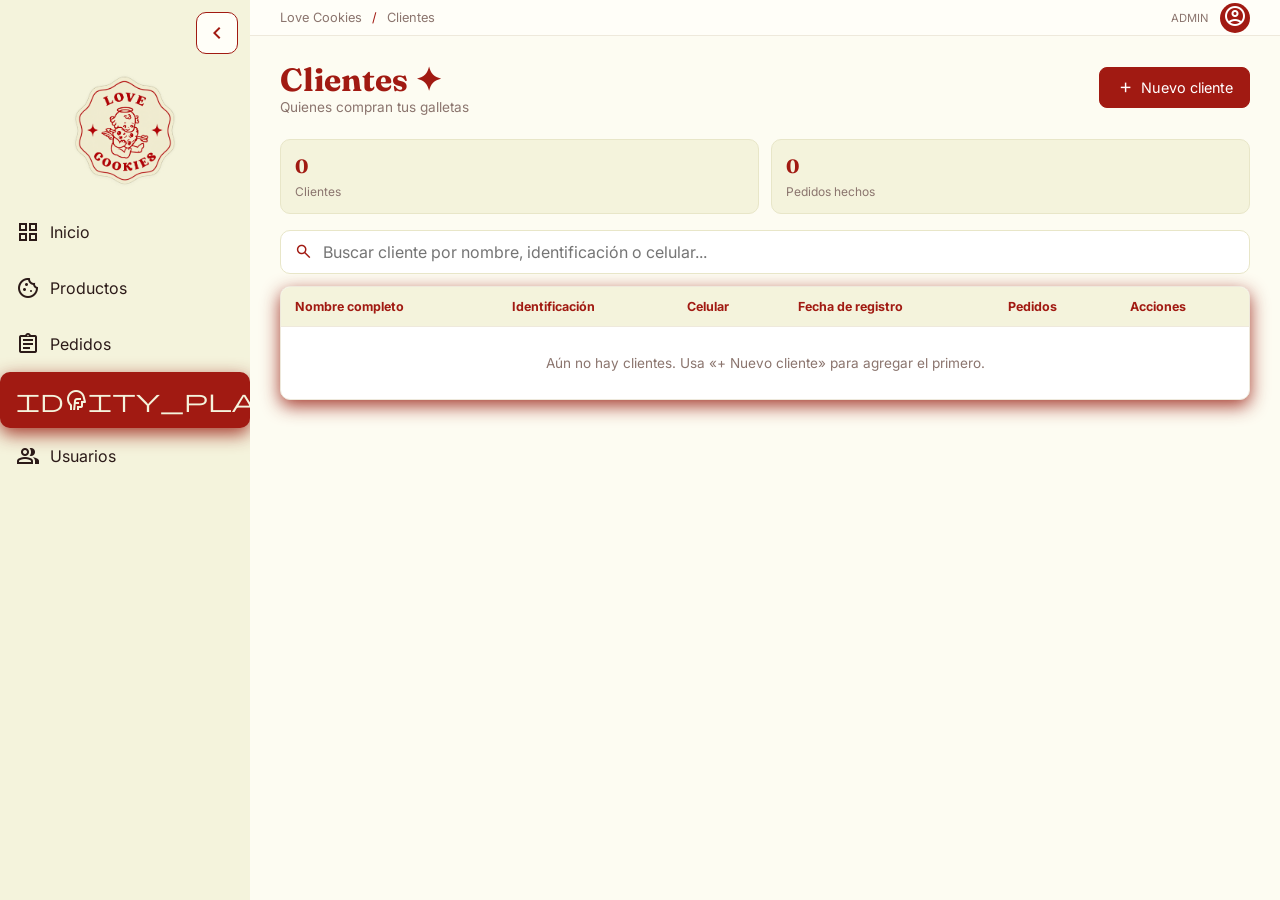
==== Admin/clientes.html @ bfcfe9f7 "resultado" ====
<!DOCTYPE html>
<html lang="es">
<head>
    <meta charset="UTF-8">
    <meta name="viewport" content="width=device-width, initial-scale=1.0">
    <title>Clientes</title>
    <link rel="stylesheet" href="https://fonts.googleapis.com/css2?family=Material+Symbols+Outlined:opsz,wght,FILL,GRAD@24,400,0,0" />
    <link rel="preconnect" href="https://fonts.googleapis.com">
    <link rel="preconnect" href="https://fonts.gstatic.com" crossorigin>
    <link href="https://fonts.googleapis.com/css2?family=Fraunces:ital,opsz,wght@0,9..144,100..900;1,9..144,100..900&family=Inter:ital,opsz,wght@0,14..32,100..900;1,14..32,100..900&family=Roboto:ital,wght@0,100..900;1,100..900&display=swap" rel="stylesheet">
    <link rel="stylesheet" href="../CSS/baseStyle.css">
    <link rel="stylesheet" href="../CSS/clientesStyle.css">
    <script src="../JS/baseScript.js" defer></script>
    <script src="../JS/listadoScript.js" defer></script>
    <script src="../JS/validacionScript.js" defer></script>
    <script src="../JS/configCliente.js" defer></script>
    <script src="../JS/formularioScript.js" defer></script>
</head>
<body>
    <div class="dashboard">
        <!-- barra lateral -->
        <aside class="sidebar">
            <div class="logo">
                <img src="../src/Love_cookies.png" alt="Logo de Love Cookies">
            </div>
            <nav class="menu">
                <ul>
                    <li><a href="inicio.html">
                        <span class="material-symbols-outlined" aria-hidden="true">grid_view</span>
                        <span>Inicio</span>
                    </a></li>
                    <li><a href="productos.html">
                        <span class="material-symbols-outlined" aria-hidden="true">cookie</span>
                        <span>Productos</span>
                    </a></li>
                    <li><a href="pedidos.html">
                        <span class="material-symbols-outlined" aria-hidden="true">assignment</span>
                        <span>Pedidos</span>
                    </a></li>
                    <li class="active"><a href="clientes.html">
                        <span class="material-symbols-outlined" aria-hidden="true">identity_platform</span>
                        <span>Clientes</span>
                    </a></li>
                    <li><a href="usuarios.html">
                        <span class="material-symbols-outlined" aria-hidden="true">group</span>
                        <span>Usuarios</span>
                    </a></li>
                </ul>
            </nav>
        </aside>

        <!-- contenido -->
        <main class="content">
            <div class="topbar">
                <div class="topbar-izq">
                    <button class="menu-btn" type="button" aria-label="Abrir menú">☰</button>
                    <p class="breadcrumb">Love Cookies <span>/</span> Clientes</p>
                </div>
                <div class="perfil">
                    <span id="nombre-perfil"></span>
                    <button class="perfil-boton" type="button" aria-label="Perfil del administrador"><span class="material-symbols-outlined" aria-hidden="true">account_circle</span></button>
                </div>
            </div>
            <!-- LISTADO -->
            <section id="vista-lista">
            <header class="header encabezado"><div><h1>Clientes ✦</h1><p>Quienes compran tus galletas</p></div><button class="boton" type="button" data-nuevo><span class="material-symbols-outlined" aria-hidden="true">add</span> Nuevo cliente</button></header>
            <section class="resumen resumen-2">
                <article class="resumen-card"><h2>0</h2><p>Clientes</p></article>
                <article class="resumen-card"><h2>0</h2><p>Pedidos hechos</p></article>
            </section>
            <div class="buscador-caja"><span class="material-symbols-outlined" aria-hidden="true">search</span><input class="buscador" type="search" placeholder="Buscar cliente por nombre, identificación o celular..." aria-label="Buscar cliente por nombre, identificación o celular..."></div>
            <div class="tabla-contenedor"><table class="tabla"><thead><tr><th>Nombre completo</th><th>Identificación</th><th>Celular</th><th>Fecha de registro</th><th>Pedidos</th><th>Acciones</th></tr></thead>
<tbody>
<tr class="fila-vacia"><td colspan="6">Aún no hay clientes. Usa «+ Nuevo cliente» para agregar el primero.</td></tr>
</tbody></table></div>
            <dialog id="dialogo" class="dialogo"><p>¿Seguro que quieres eliminar este registro? Esta acción no se puede deshacer.</p>
                <form method="dialog"><button class="boton secundario" value="no">Cancelar</button><button class="boton" value="si">Sí, eliminar</button></form></dialog>
            </section>

            <!-- FORMULARIO (agregar / editar) -->
            <section id="vista-formulario" hidden>
            <header class="header"><h1><span class="modo">Agregar</span> cliente</h1></header>
            <p class="subtitulo">Completa los datos del cliente para registrarlo.</p>
            <form class="formulario panel" novalidate>
                <div class="cuadricula">
                    <div class="campo"><label>Nombre completo *</label><input name="nombre" data-col="0" placeholder="Escribe el nombre completo" required><small class="error"></small></div>
                    <div class="campo"><label>Identificación *</label><input name="identificacion" data-col="1" inputmode="numeric" maxlength="12" placeholder="Escribe el número de identificación" required><small class="error"></small></div>
                    <div class="campo"><label>Celular *</label><input name="celular" data-col="2" inputmode="numeric" placeholder="Escribe el número de celular" required><small class="error"></small></div>
                </div>
                <div class="info-auto"><div><b>Fecha de registro</b><span data-fill="3" data-def="Se asigna al guardar">Se asigna al guardar</span></div><div><b>Pedidos</b><span data-fill="4" data-def="0">0</span></div></div>
                <small class="ayuda">La fecha de registro y el número de pedidos se gestionan automáticamente.</small>
                <p class="mensaje-exito" role="status"></p>
                <div class="pie-formulario"><small>* Campos obligatorios</small><div class="fila"><button class="boton secundario" type="button" data-cancelar>Cancelar</button><button class="boton" type="submit"><span class="texto-guardar">Guardar cliente</span></button></div></div>
            </form>
            <button class="volver" type="button" data-cancelar><span class="material-symbols-outlined" aria-hidden="true">arrow_back</span> Volver a Clientes</button>
            </section>
        </main>
    </div>
</body>
</html>
---- CSS/baseStyle.css ----
/* Reset y tipografía */
*{
  margin:0;
  padding:0;
  box-sizing:border-box
}

body{
  font-family:'Inter',sans-serif;
  color:#2b1a18;
}

h1,h2{
  font-family:'Fraunces',serif
}

button,input,select,textarea{
  font:inherit
}

/* ----- Estructura: menú lateral + contenido ----- */
.dashboard{
  display:flex;
  min-height:100vh
}
.sidebar{
  width:250px;
  flex:none;
  background-color:#F4F3DC;
  display:flex;
  flex-direction:column;
  min-height:100vh;
}
.content{
  flex:1;
  min-width:0;
  background-color:#FDFCF2;
  padding:30px
}

/* ----- Logo ----- */
.logo{
  width:100%;
  height:150px;
  display:flex;
  justify-content:center;
  align-items:center
}

.logo img{
  max-width:120px;
  max-height:120px
}

/* ----- Menú lateral (.active marca la página actual) ----- */
.menu ul{
  list-style:none
}

.menu{
  flex:1
}

.menu a{
  display:flex;
  align-items:center;
  gap:10px;
  padding:15px;
  border:1px solid transparent;
  border-radius:10px;
  color:inherit;
  text-decoration:none;
  transition:border-color .2s ease;
}

.menu a:hover{
  border-color:#a11a12;
  color:#a11a12
}

.menu li.active a{
  background-color:#a11a12;
  color:#f4f3dc;
  box-shadow:0 6px 18px rgba(155,34,23,.881);
}

.sidebar-toggle{
  display:flex;
  align-items:center;
  justify-content:center;
  width:42px;
  height:42px;
  margin:12px 12px 0 auto;
  border:1px solid #a11a12;
  border-radius:10px;
  background:#fffef8;
  color:#a11a12;
  cursor:pointer
}

.sidebar-toggle:hover{
  background:#a11a12;
  color:#f4f3dc
}

/* ----- Barra superior con ruta (breadcrumb) y perfil ----- */
.topbar{
  display:flex;
  justify-content:space-between;
  align-items:center;
  min-height:36px;
  margin:-30px -30px 24px;
  padding:0 30px;
  background-color:#fffef8;
  border-bottom:1px solid #eee9dc
}

.topbar-izq{
  display:flex;
  align-items:center;
  gap:12px
}

.breadcrumb{
  color:#8b756e;
  font-size:.8rem
}

.breadcrumb span{
  margin:0 6px;
  color:#a11a12
}

.perfil{
  display:flex;
  align-items:center;
  gap:12px;
  color:#8b756e;
  font-size:.7rem;
  text-transform:uppercase
}

.perfil-boton{
  width:30px
  ;height:30px;
  border:0;
  border-radius:50%;
  background-color:#a11a12;
  color:white;
  cursor:pointer
}

/* Botón de menú (hamburguesa): solo se ve en tableta y celular */
.menu-btn{
  display:none;
  align-items:center;
  justify-content:center;
  width:34px;
  height:34px;
  border:1px solid #a11a12;
  border-radius:8px;
  background:#f4f3dc;
  color:#a11a12;
  font-size:1.1rem;
  cursor:pointer
}

/* ----- Título de página ----- */
.header h1{
  color:#a11a12;
  font-size:2rem;
  margin-bottom:24px
}

/* ----- Tarjetas de resumen (contadores) ----- */
.resumen{display:grid;
  grid-template-columns:repeat(4,minmax(0,1fr))
  ;gap:12px;margin:16px 0
}

.resumen-card{
  padding:14px;
  background-color:#f4f3dc;
  border:1px solid #e8e6c8;
  border-radius:10px
}

.resumen-card h2,.panel h2{
  color:#a11a12;
  font-size:1.2rem;
  margin-bottom:6px
}

.resumen-card p{
  color:#8b756e;
  font-size:.75rem
}

/* ----- Panel blanco con sombra roja ----- */
.panel{
  padding:16px;
  background-color:white;
  border:1px solid #eee9dc;
  border-radius:10px;
  box-shadow:0 6px 18px rgba(155,34,23,.881)
}

/* ----- Etiquetas de estado ----- */
.estado{
  padding:5px 8px;
  border-radius:20px;
  font-size:.7rem;
  white-space:nowrap;
  display:inline-block
}

.pendiente{
  background-color:#fff0d5;
  color:#9a5b00
}

.entregado,.disponible,.usuario-activo{
  background-color:#dff3e8;
  color:#267348
}

.cancelado,.agotado,.usuario-inactivo{
  background-color:#fbe4e1;
  color:#a11a12
}

.rol{
  background-color:#f4f3dc;
  color:#87100a
}

/* Utilidad: fila de elementos */
.fila{
  display:flex;
  gap:12px;align-items:center
}

/* ----- Tableta y celular (≤900px): el menú lateral se desliza ----- */
@media (max-width:900px){
  .sidebar{position:fixed;top:0;left:0;height:100vh;z-index:20;overflow-y:auto;transform:translateX(-100%);transition:transform .25s}
  .sidebar.abierto{transform:none;box-shadow:6px 0 20px rgba(0,0,0,.25)}
  .menu-btn{display:inline-flex}
  .sidebar-toggle{display:none}
  .content{padding:20px}
  .topbar{margin:-20px -20px 20px;padding:0 20px}
}
@media (min-width:901px){
  .sidebar.animacion-activa{transition:width .25s ease}
  .sidebar.colapsada{width:82px}
  .sidebar.colapsada > .sidebar-toggle{margin-left:auto;margin-right:auto}
  .sidebar.colapsada .logo{height:100px}
  .sidebar.colapsada .logo img{width:54px;height:54px;object-fit:contain}
  .sidebar.colapsada .menu a{justify-content:center;padding:15px 8px}
  .sidebar.colapsada .menu a span:not(.material-symbols-outlined){display:none}
  .sidebar.colapsada .menu a .material-symbols-outlined{font-size:1.5rem}
}
@media (max-width:700px){.resumen{grid-template-columns:repeat(2,minmax(0,1fr))}}
@media (prefers-reduced-motion:reduce){.sidebar{transition:none}}
---- CSS/clientesStyle.css ----
/* =====================================================
   clientesStyle.css · Solo para clientes.html
   Listado, formulario de agregar / editar y contadores de clientes
   (lo común a todas las páginas está en baseStyle.css)
   ===================================================== */

/* ########## LISTADO: encabezado, buscador, filtros, tabla y diálogo ########## */

/* Encabezado: título a la izquierda y botón a la derecha */
.encabezado{
  display:flex;
  justify-content:space-between;
  align-items:center;
  gap:12px;
  flex-wrap:wrap;
  margin-bottom:24px;
}

.encabezado h1{
  margin-bottom:0;
}

.encabezado p{
  color:#8b756e;
  font-size:.85rem;
}

/* Botón principal; .secundario es la versión con borde */
.boton{
  display:inline-flex;
  align-items:center;
  justify-content:center;
  gap:6px;
  padding:10px 16px;
  border:1px solid #a11a12;
  border-radius:8px;
  background-color:#a11a12;
  color:white;
  cursor:pointer;
  text-decoration:none;
  font-size:.9rem;
  text-align:center;
}

.boton .material-symbols-outlined{
  font-size:1.2rem;
}

.boton:hover{
  background-color:#87100a;
  box-shadow:0 6px 18px rgba(214,31,15,.947);
}

.boton.secundario{
  background-color:white;
  color:#a11a12;
}

.boton.secundario:hover{
  background-color:#fbe4e1;
  box-shadow:none;
}

/* Buscador */
.buscador-caja{
  position:relative;
  margin-bottom:12px;
}

.buscador-caja .material-symbols-outlined{
  position:absolute;
  left:14px;
  top:50%;
  transform:translateY(-50%);
  color:#a11a12;
  font-size:1.2rem;
  pointer-events:none;
}

.buscador{
  width:100%;
  padding:11px 16px 11px 42px;
  border:1px solid #e8e6c8;
  border-radius:10px;
  background:white;
}

/* Filtros en forma de píldora; .seleccionado es el filtro activo */
.filtros{
  display:flex;
  gap:8px;
  flex-wrap:wrap;
  margin-bottom:16px;
}

.filtro{
  padding:7px 16px;
  border:1px solid #a11a12;
  border-radius:20px;
  background:white;
  color:#a11a12;
  cursor:pointer;
  font-size:.85rem;
}

.filtro.seleccionado{
  background:#a11a12;
  color:white;
}

/* Tabla: el contenedor hace scroll horizontal en pantallas pequeñas */
.tabla-contenedor{
  overflow-x:auto;
  background:white;
  border:1px solid #eee9dc;
  border-radius:10px;
  box-shadow:0 6px 18px rgba(155,34,23,.881);
}

.tabla{
  width:100%;
  border-collapse:collapse;
  min-width:640px;
}

.tabla th{
  background:#f4f3dc;
  color:#a11a12;
  text-align:left;
  font-size:.78rem;
  padding:12px 14px;
}

.tabla td{
  padding:12px 14px;
  border-top:1px solid #eee9dc;
  font-size:.85rem;
  vertical-align:middle;
}

.acciones{
  white-space:nowrap;
  text-align:right;
}

/* Botones de editar y eliminar (íconos Material Symbols) */
.icono-boton{
  width:36px;
  height:34px;
  margin-left:6px;
  border:1px solid #a11a12;
  border-radius:8px;
  background:#f4f3dc;
  color:#a11a12;
  cursor:pointer;
}

.icono-boton:hover{
  background:#ebe4c2;
}

.icono-boton .material-symbols-outlined{
  font-size:1.1rem;
  vertical-align:middle;
}

/* Pie de tabla con resumen */
.pie-tabla{
  display:flex;
  justify-content:space-between;
  flex-wrap:wrap;
  gap:12px;
  padding:12px 4px;
  color:#8b756e;
  font-size:.8rem;
}

/* Diálogo de confirmación al eliminar */
.dialogo{
  border:2px solid #a11a12;
  border-radius:12px;
  padding:24px;
  max-width:360px;
  margin:auto;
}

.dialogo::backdrop{
  background:rgba(43,26,24,.55);
}

.dialogo p{
  margin-bottom:18px;
}

.dialogo form{
  display:flex;
  justify-content:flex-end;
  gap:10px;
}

/* ########## FORMULARIO: campos, errores, opciones y botones ########## */

/* Tarjeta del formulario (usa el estilo .panel de baseStyle.css) */
.formulario{
  display:grid;
  gap:18px;
  padding:24px;
}

.subtitulo{
  color:#8b756e;
  margin:-14px 0 18px;
  font-size:.9rem;
}

/* Cuadrícula de dos columnas */
.cuadricula{
  display:grid;
  grid-template-columns:1fr 1fr;
  gap:18px;
}

/* Cada campo: etiqueta + control + mensaje de error */
.campo{
  display:grid;
  gap:6px;
  align-content:start;
}

.campo>label,.etiqueta{
  font-weight:700;
  font-size:.85rem;
  color:#a11a12;
}

.campo input:not([type=radio]):not([type=checkbox]),.campo select,.campo textarea{
  width:100%;
  padding:11px 14px;
  border:1px solid #e8e6c8;
  border-radius:10px;
  background:white;
}

.campo input[readonly]{
  background:#fdfcf2;
}

/* Campo con error (la clase .invalido la pone validacionScript.js) */
.campo .invalido{
  border-color:#c4251c;
  background:#fff7f6;
}

.error{
  color:#c4251c;
  font-size:.78rem;
}

.ayuda{
  color:#8b756e;
  font-size:.8rem;
}

/* Opciones tipo radio en forma de caja (entrega, estado, rol) */
.opciones{
  display:grid;
  grid-template-columns:1fr 1fr;
  gap:10px;
}

.opciones label{
  display:flex;
  gap:8px;
  align-items:center;
  padding:11px 14px;
  border:1px solid #e8e6c8;
  border-radius:10px;
  background:white;
  cursor:pointer;
}

.opciones label:has(:checked){
  background:#f4f3dc;
  border-color:#a11a12;
}

input[type=radio],input[type=checkbox]{
  accent-color:#a11a12;
}

/* Mensaje de éxito al guardar; si está vacío no se muestra */
.mensaje-exito{
  color:#267348;
  font-weight:700;
}

.mensaje-exito:empty{
  display:none;
}

/* Pie con campos obligatorios y botones */
.pie-formulario{
  display:flex;
  justify-content:space-between;
  align-items:center;
  flex-wrap:wrap;
  gap:12px;
  border-top:1px solid #e8e6c8;
  padding-top:16px;
  font-size:.8rem;
  color:#8b756e;
}

.volver{
  display:inline-flex;
  align-items:center;
  gap:6px;
  margin-top:14px;
  padding:0;
  border:0;
  background:none;
  color:#a11a12;
  font-weight:700;
  cursor:pointer;
}

.volver .material-symbols-outlined{
  font-size:1.3rem;
}

/* Celular: una columna y botones a todo el ancho */
@media (max-width:600px){
  .cuadricula,.opciones{
    grid-template-columns:1fr;
  }

  .pie-formulario,.pie-formulario .fila{
    width:100%;
  }

  .pie-formulario .boton{
    flex:1;
  }
}

/* ########## PROPIO DE CLIENTES ########## */

/* Contadores del encabezado: 2 columnas */
.resumen.resumen-2{
  grid-template-columns:repeat(2,minmax(0,1fr));
}

/* ----- Formulario de agregar / editar ----- */

/* Datos automáticos del cliente (fecha de registro y pedidos; no se editan) */
.info-auto{
  display:grid;
  grid-template-columns:1fr 1fr;
  gap:10px;
  padding:14px 18px;
  border-radius:10px;
  background:#f4f3dc;
}

.info-auto b,.info-auto span{
  display:block;
}

.info-auto b{
  color:#a11a12;
  font-size:.85rem;
}

/* Celular: una columna */
@media (max-width:600px){
  .info-auto{
    grid-template-columns:1fr;
  }
}

/* Fila que aparece cuando la tabla no tiene datos */
.fila-vacia td{
  text-align:center;
  color:#8b756e;
  padding:28px 14px;
}
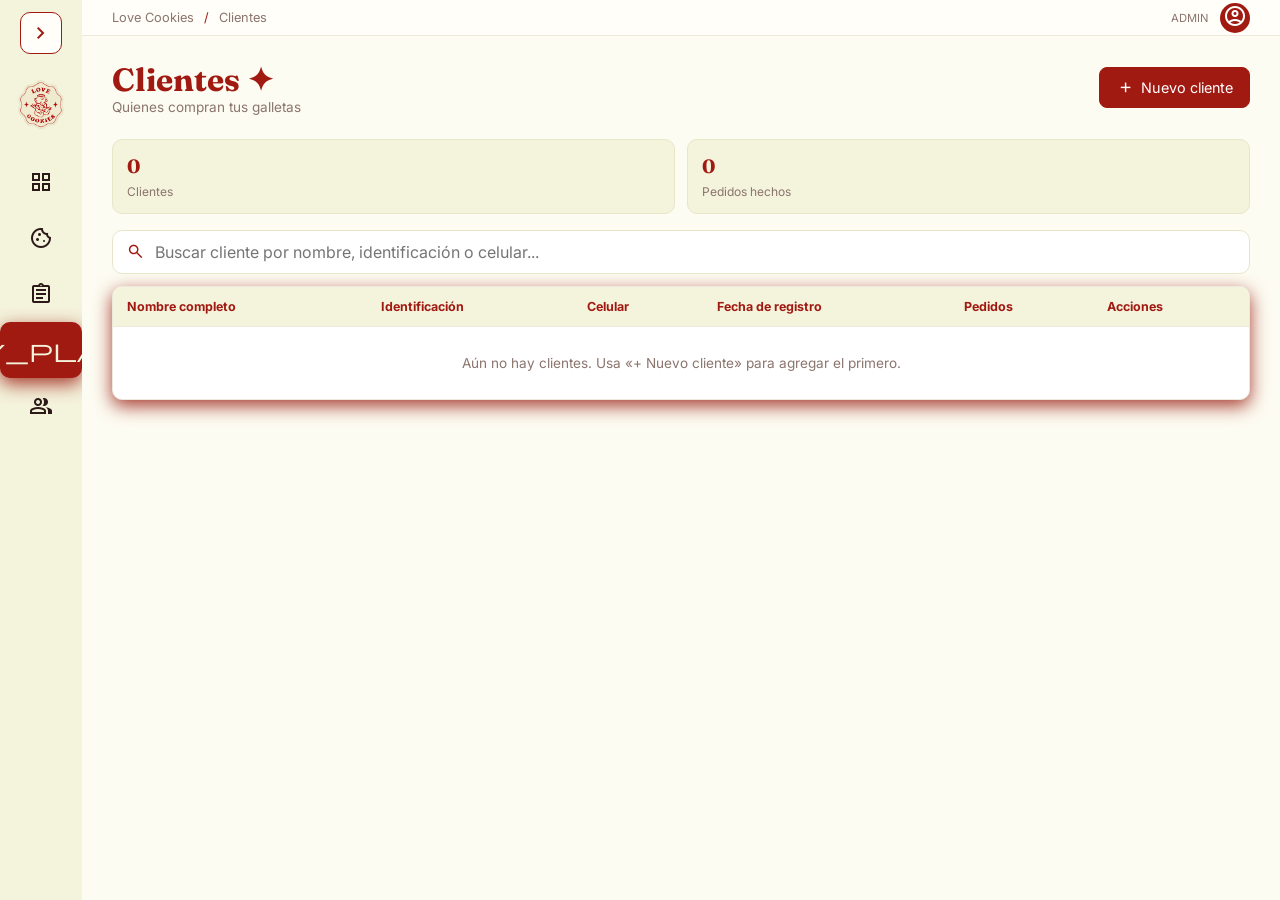
==== commit 418c3b0a: "Organizacion de responsabilidades en JS" ====
--- a/Admin/clientes.html
+++ b/Admin/clientes.html
@@ -10,11 +10,16 @@
     <link href="https://fonts.googleapis.com/css2?family=Fraunces:ital,opsz,wght@0,9..144,100..900;1,9..144,100..900&family=Inter:ital,opsz,wght@0,14..32,100..900;1,14..32,100..900&family=Roboto:ital,wght@0,100..900;1,100..900&display=swap" rel="stylesheet">
     <link rel="stylesheet" href="../CSS/baseStyle.css">
     <link rel="stylesheet" href="../CSS/clientesStyle.css">
-    <script src="../JS/baseScript.js" defer></script>
-    <script src="../JS/listadoScript.js" defer></script>
-    <script src="../JS/validacionScript.js" defer></script>
-    <script src="../JS/configCliente.js" defer></script>
-    <script src="../JS/formularioScript.js" defer></script>
+    <script src="../JS/compartido/menu.js" defer></script>
+    <script src="../JS/compartido/perfil.js" defer></script>
+    <script src="../JS/compartido/listado.js" defer></script>
+    <script src="../JS/compartido/validacion.js" defer></script>
+    <script src="../JS/configuracion/cliente.js" defer></script>
+    <script src="../JS/datos/repositorioLocal.js" defer></script>
+    <script src="../JS/servicios/registrosService.js" defer></script>
+    <script src="../JS/componentes/tablaRegistros.js" defer></script>
+    <script src="../JS/formularios/fotos.js" defer></script>
+    <script src="../JS/formularios/controladorFormulario.js" defer></script>
 </head>
 <body>
     <div class="dashboard">
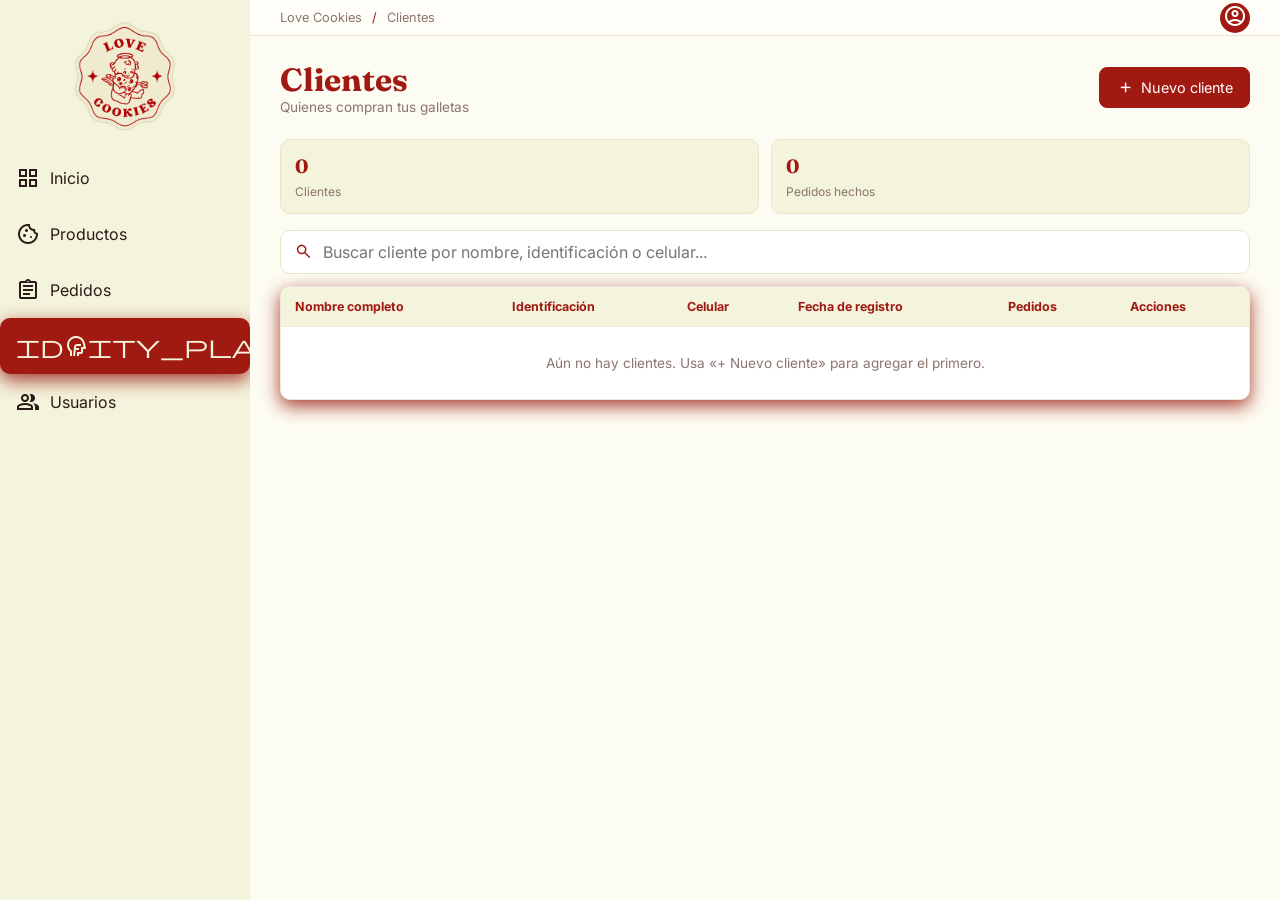
==== commit 9a2fae57: "a" ====
--- a/Admin/clientes.html
+++ b/Admin/clientes.html
@@ -10,16 +10,11 @@
     <link href="https://fonts.googleapis.com/css2?family=Fraunces:ital,opsz,wght@0,9..144,100..900;1,9..144,100..900&family=Inter:ital,opsz,wght@0,14..32,100..900;1,14..32,100..900&family=Roboto:ital,wght@0,100..900;1,100..900&display=swap" rel="stylesheet">
     <link rel="stylesheet" href="../CSS/baseStyle.css">
     <link rel="stylesheet" href="../CSS/clientesStyle.css">
-    <script src="../JS/compartido/menu.js" defer></script>
-    <script src="../JS/compartido/perfil.js" defer></script>
-    <script src="../JS/compartido/listado.js" defer></script>
-    <script src="../JS/compartido/validacion.js" defer></script>
-    <script src="../JS/configuracion/cliente.js" defer></script>
-    <script src="../JS/datos/repositorioLocal.js" defer></script>
-    <script src="../JS/servicios/registrosService.js" defer></script>
-    <script src="../JS/componentes/tablaRegistros.js" defer></script>
-    <script src="../JS/formularios/fotos.js" defer></script>
-    <script src="../JS/formularios/controladorFormulario.js" defer></script>
+    <script src="../JS/baseScript.js" defer></script>
+    <script src="../JS/Compartido/listado.js" defer></script>
+    <script src="../JS/validacionScript.js" defer></script>
+    <script src="../JS/configCliente.js" defer></script>
+    <script src="../JS/formularioScript.js" defer></script>
 </head>
 <body>
     <div class="dashboard">
@@ -68,7 +63,7 @@
             </div>
             <!-- LISTADO -->
             <section id="vista-lista">
-            <header class="header encabezado"><div><h1>Clientes ✦</h1><p>Quienes compran tus galletas</p></div><button class="boton" type="button" data-nuevo><span class="material-symbols-outlined" aria-hidden="true">add</span> Nuevo cliente</button></header>
+            <header class="header encabezado"><div><h1>Clientes</h1><p>Quienes compran tus galletas</p></div><button class="boton" type="button" data-nuevo><span class="material-symbols-outlined" aria-hidden="true">add</span> Nuevo cliente</button></header>
             <section class="resumen resumen-2">
                 <article class="resumen-card"><h2>0</h2><p>Clientes</p></article>
                 <article class="resumen-card"><h2>0</h2><p>Pedidos hechos</p></article>
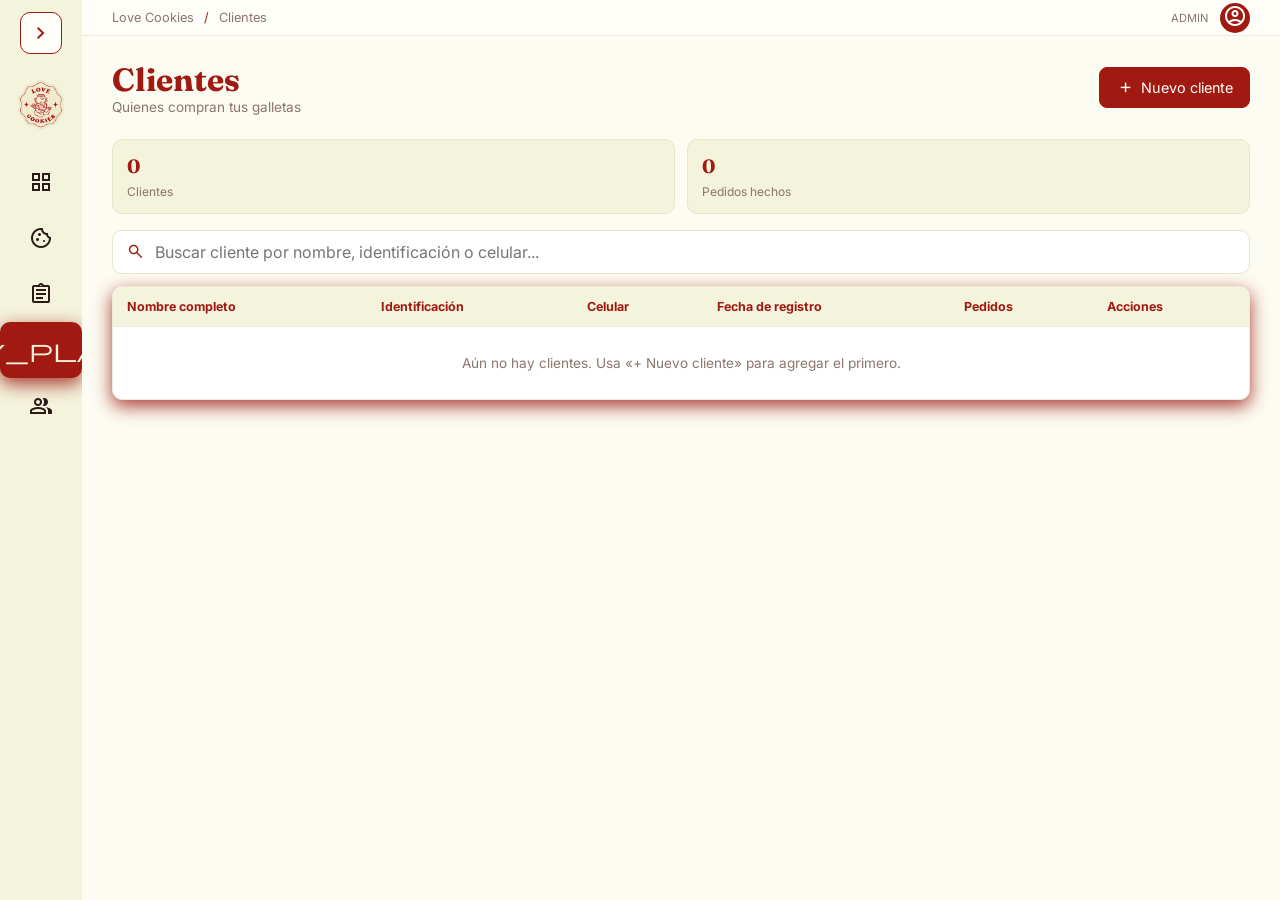
==== commit 87c6ba3f: "mejora" ====
--- a/Admin/clientes.html
+++ b/Admin/clientes.html
@@ -10,11 +10,16 @@
     <link href="https://fonts.googleapis.com/css2?family=Fraunces:ital,opsz,wght@0,9..144,100..900;1,9..144,100..900&family=Inter:ital,opsz,wght@0,14..32,100..900;1,14..32,100..900&family=Roboto:ital,wght@0,100..900;1,100..900&display=swap" rel="stylesheet">
     <link rel="stylesheet" href="../CSS/baseStyle.css">
     <link rel="stylesheet" href="../CSS/clientesStyle.css">
-    <script src="../JS/baseScript.js" defer></script>
-    <script src="../JS/Compartido/listado.js" defer></script>
-    <script src="../JS/validacionScript.js" defer></script>
-    <script src="../JS/configCliente.js" defer></script>
-    <script src="../JS/formularioScript.js" defer></script>
+    <script src="../JS/compartido/menu.js" defer></script>
+    <script src="../JS/compartido/perfil.js" defer></script>
+    <script src="../JS/compartido/listado.js" defer></script>
+    <script src="../JS/compartido/validacion.js" defer></script>
+    <script src="../JS/configuracion/cliente.js" defer></script>
+    <script src="../JS/datos/repositorioLocal.js" defer></script>
+    <script src="../JS/servicios/registrosService.js" defer></script>
+    <script src="../JS/componentes/tablaRegistros.js" defer></script>
+    <script src="../JS/formularios/fotos.js" defer></script>
+    <script src="../JS/formularios/controladorFormulario.js" defer></script>
 </head>
 <body>
     <div class="dashboard">
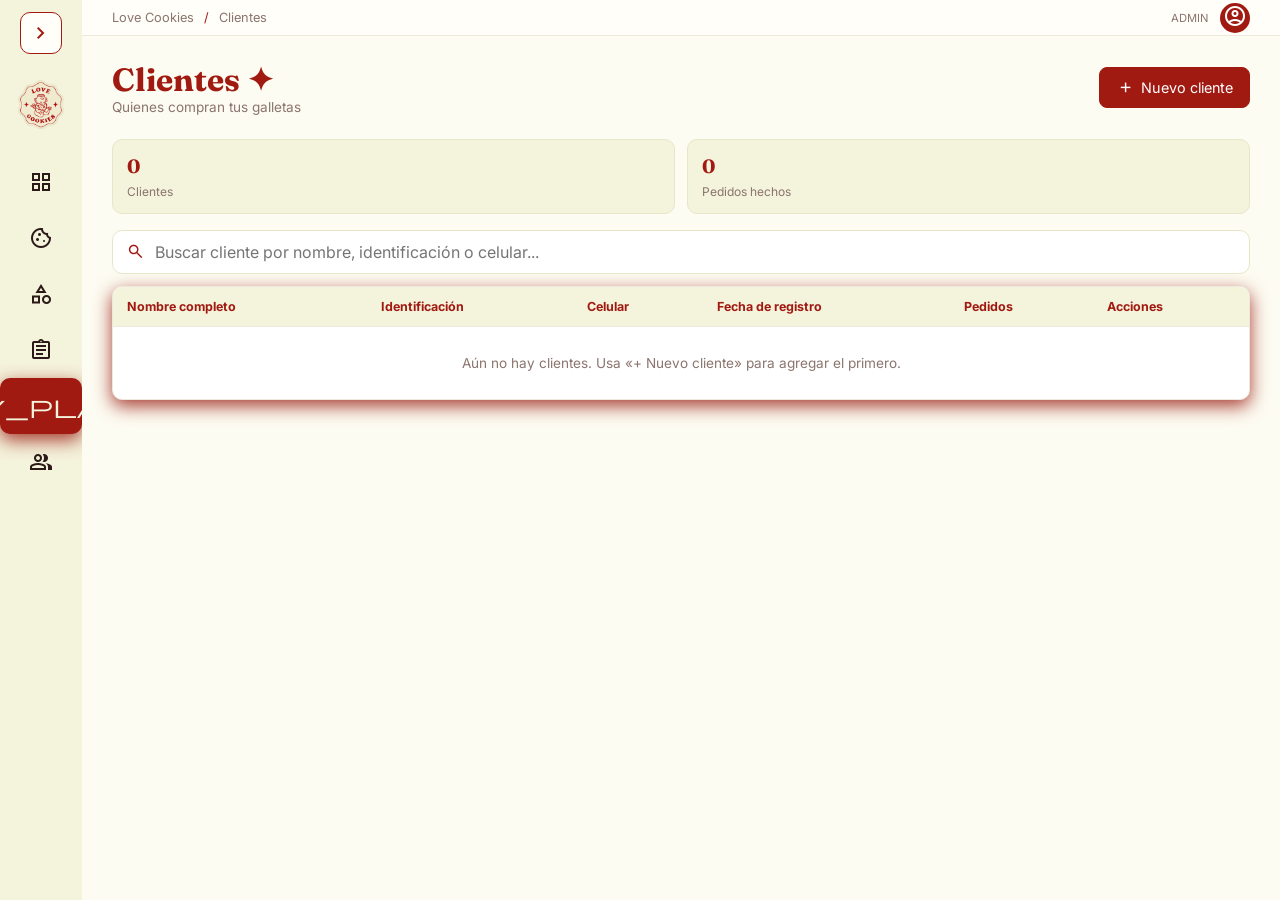
==== commit ed27dcf6: "reorganizacion con arquitectura MVC y agregacion de categorias" ====
--- a/Admin/clientes.html
+++ b/Admin/clientes.html
@@ -8,23 +8,24 @@
     <link rel="preconnect" href="https://fonts.googleapis.com">
     <link rel="preconnect" href="https://fonts.gstatic.com" crossorigin>
     <link href="https://fonts.googleapis.com/css2?family=Fraunces:ital,opsz,wght@0,9..144,100..900;1,9..144,100..900&family=Inter:ital,opsz,wght@0,14..32,100..900;1,14..32,100..900&family=Roboto:ital,wght@0,100..900;1,100..900&display=swap" rel="stylesheet">
+    <script>
+        try {
+            document.documentElement.classList.toggle("sidebar-colapsada", localStorage.getItem("sidebar-colapsada") !== "false");
+        } catch {
+            document.documentElement.classList.add("sidebar-colapsada");
+        }
+    </script>
     <link rel="stylesheet" href="../CSS/baseStyle.css">
     <link rel="stylesheet" href="../CSS/clientesStyle.css">
-    <script src="../JS/compartido/menu.js" defer></script>
-    <script src="../JS/compartido/perfil.js" defer></script>
-    <script src="../JS/compartido/listado.js" defer></script>
-    <script src="../JS/compartido/validacion.js" defer></script>
-    <script src="../JS/configuracion/cliente.js" defer></script>
-    <script src="../JS/datos/repositorioLocal.js" defer></script>
-    <script src="../JS/servicios/registrosService.js" defer></script>
-    <script src="../JS/componentes/tablaRegistros.js" defer></script>
-    <script src="../JS/formularios/fotos.js" defer></script>
-    <script src="../JS/formularios/controladorFormulario.js" defer></script>
+<script type="module" src="../JS/controllers/clienteController.js"></script>
 </head>
 <body>
     <div class="dashboard">
         <!-- barra lateral -->
         <aside class="sidebar">
+            <button class="sidebar-toggle" type="button" aria-label="Expandir barra lateral" aria-expanded="false">
+                <span class="material-symbols-outlined" aria-hidden="true"></span>
+            </button>
             <div class="logo">
                 <img src="../src/Love_cookies.png" alt="Logo de Love Cookies">
             </div>
@@ -38,6 +39,10 @@
                         <span class="material-symbols-outlined" aria-hidden="true">cookie</span>
                         <span>Productos</span>
                     </a></li>
+                    <li><a href="categorias.html">
+                            <span class="material-symbols-outlined" aria-hidden="true">category</span>
+                            <span>Categorías</span>
+                        </a></li>
                     <li><a href="pedidos.html">
                         <span class="material-symbols-outlined" aria-hidden="true">assignment</span>
                         <span>Pedidos</span>
@@ -58,7 +63,6 @@
         <main class="content">
             <div class="topbar">
                 <div class="topbar-izq">
-                    <button class="menu-btn" type="button" aria-label="Abrir menú">☰</button>
                     <p class="breadcrumb">Love Cookies <span>/</span> Clientes</p>
                 </div>
                 <div class="perfil">
@@ -68,7 +72,7 @@
             </div>
             <!-- LISTADO -->
             <section id="vista-lista">
-            <header class="header encabezado"><div><h1>Clientes</h1><p>Quienes compran tus galletas</p></div><button class="boton" type="button" data-nuevo><span class="material-symbols-outlined" aria-hidden="true">add</span> Nuevo cliente</button></header>
+            <header class="header encabezado"><div><h1>Clientes ✦</h1><p>Quienes compran tus galletas</p></div><button class="boton" type="button" data-nuevo><span class="material-symbols-outlined" aria-hidden="true">add</span> Nuevo cliente</button></header>
             <section class="resumen resumen-2">
                 <article class="resumen-card"><h2>0</h2><p>Clientes</p></article>
                 <article class="resumen-card"><h2>0</h2><p>Pedidos hechos</p></article>
--- a/CSS/baseStyle.css
+++ b/CSS/baseStyle.css
@@ -103,6 +103,57 @@
   color:#f4f3dc
 }
 
+.sidebar-toggle .material-symbols-outlined::before{
+  content:"chevron_left"
+}
+
+html.sidebar-colapsada .sidebar-toggle .material-symbols-outlined::before{
+  content:"chevron_right"
+}
+
+.sidebar.animacion-activa{
+  transition:width .25s ease
+}
+
+.sidebar.colapsada,
+html.sidebar-colapsada .sidebar{
+  width:82px
+}
+
+.sidebar.colapsada > .sidebar-toggle,
+html.sidebar-colapsada .sidebar > .sidebar-toggle{
+  margin-left:auto;
+  margin-right:auto
+}
+
+.sidebar.colapsada .logo,
+html.sidebar-colapsada .sidebar .logo{
+  height:100px
+}
+
+.sidebar.colapsada .logo img,
+html.sidebar-colapsada .sidebar .logo img{
+  width:54px;
+  height:54px;
+  object-fit:contain
+}
+
+.sidebar.colapsada .menu a,
+html.sidebar-colapsada .sidebar .menu a{
+  justify-content:center;
+  padding:15px 8px
+}
+
+.sidebar.colapsada .menu a span:not(.material-symbols-outlined),
+html.sidebar-colapsada .sidebar .menu a span:not(.material-symbols-outlined){
+  display:none
+}
+
+.sidebar.colapsada .menu a .material-symbols-outlined,
+html.sidebar-colapsada .sidebar .menu a .material-symbols-outlined{
+  font-size:1.5rem
+}
+
 /* ----- Barra superior con ruta (breadcrumb) y perfil ----- */
 .topbar{
   display:flex;
@@ -150,21 +201,6 @@
   cursor:pointer
 }
 
-/* Botón de menú (hamburguesa): solo se ve en tableta y celular */
-.menu-btn{
-  display:none;
-  align-items:center;
-  justify-content:center;
-  width:34px;
-  height:34px;
-  border:1px solid #a11a12;
-  border-radius:8px;
-  background:#f4f3dc;
-  color:#a11a12;
-  font-size:1.1rem;
-  cursor:pointer
-}
-
 /* ----- Título de página ----- */
 .header h1{
   color:#a11a12;
@@ -240,24 +276,10 @@
   gap:12px;align-items:center
 }
 
-/* ----- Tableta y celular (≤900px): el menú lateral se desliza ----- */
+/* ----- Ajustes de contenido para tableta y celular ----- */
 @media (max-width:900px){
-  .sidebar{position:fixed;top:0;left:0;height:100vh;z-index:20;overflow-y:auto;transform:translateX(-100%);transition:transform .25s}
-  .sidebar.abierto{transform:none;box-shadow:6px 0 20px rgba(0,0,0,.25)}
-  .menu-btn{display:inline-flex}
-  .sidebar-toggle{display:none}
   .content{padding:20px}
   .topbar{margin:-20px -20px 20px;padding:0 20px}
 }
-@media (min-width:901px){
-  .sidebar.animacion-activa{transition:width .25s ease}
-  .sidebar.colapsada{width:82px}
-  .sidebar.colapsada > .sidebar-toggle{margin-left:auto;margin-right:auto}
-  .sidebar.colapsada .logo{height:100px}
-  .sidebar.colapsada .logo img{width:54px;height:54px;object-fit:contain}
-  .sidebar.colapsada .menu a{justify-content:center;padding:15px 8px}
-  .sidebar.colapsada .menu a span:not(.material-symbols-outlined){display:none}
-  .sidebar.colapsada .menu a .material-symbols-outlined{font-size:1.5rem}
-}
 @media (max-width:700px){.resumen{grid-template-columns:repeat(2,minmax(0,1fr))}}
 @media (prefers-reduced-motion:reduce){.sidebar{transition:none}}
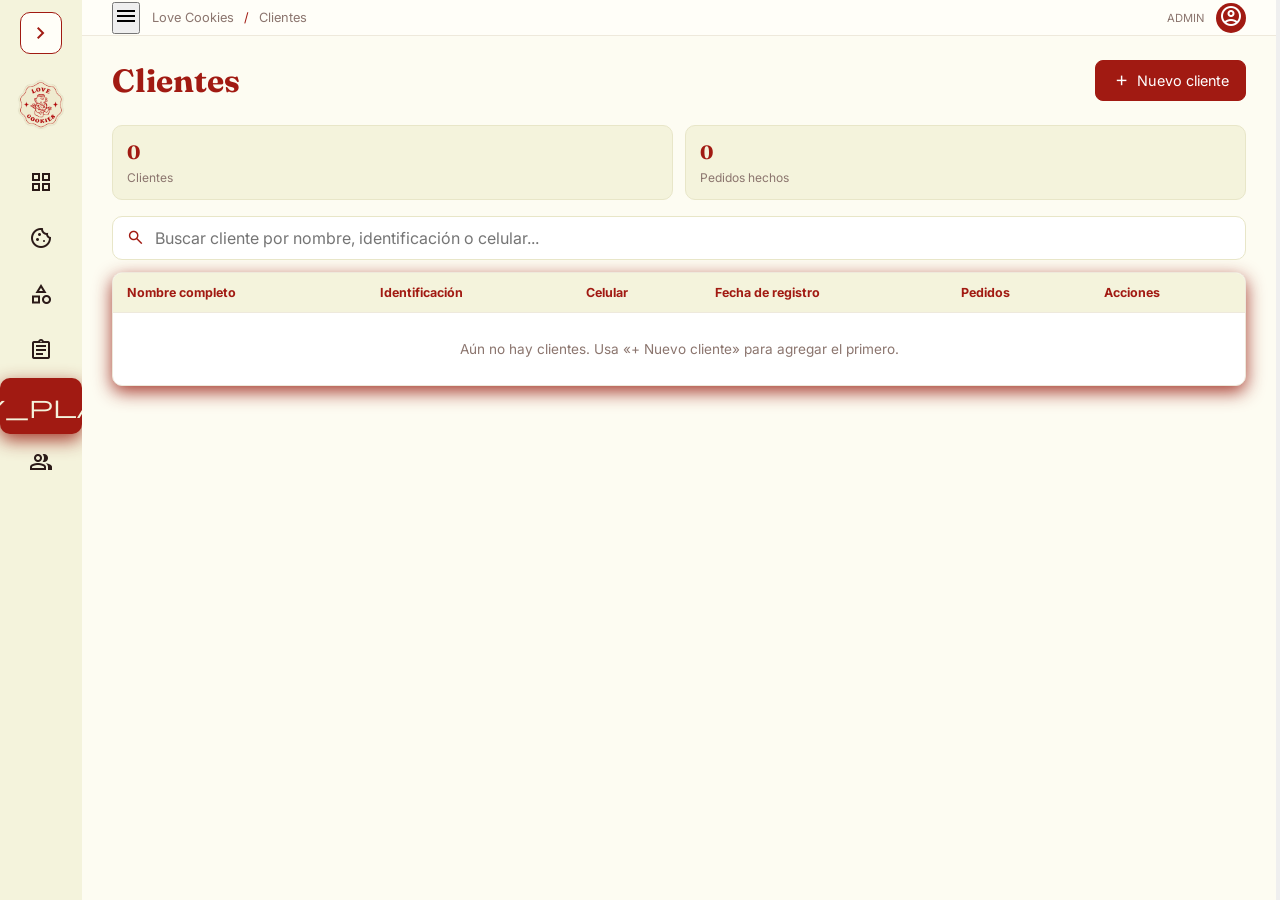
==== commit 2ae47edd: "push" ====
--- a/Admin/clientes.html
+++ b/Admin/clientes.html
@@ -8,13 +8,7 @@
     <link rel="preconnect" href="https://fonts.googleapis.com">
     <link rel="preconnect" href="https://fonts.gstatic.com" crossorigin>
     <link href="https://fonts.googleapis.com/css2?family=Fraunces:ital,opsz,wght@0,9..144,100..900;1,9..144,100..900&family=Inter:ital,opsz,wght@0,14..32,100..900;1,14..32,100..900&family=Roboto:ital,wght@0,100..900;1,100..900&display=swap" rel="stylesheet">
-    <script>
-        try {
-            document.documentElement.classList.toggle("sidebar-colapsada", localStorage.getItem("sidebar-colapsada") !== "false");
-        } catch {
-            document.documentElement.classList.add("sidebar-colapsada");
-        }
-    </script>
+    <script src="../JS/utils/Menu.js"></script>
     <link rel="stylesheet" href="../CSS/baseStyle.css">
     <link rel="stylesheet" href="../CSS/clientesStyle.css">
 <script type="module" src="../JS/controllers/clienteController.js"></script>
@@ -72,7 +66,7 @@
             </div>
             <!-- LISTADO -->
             <section id="vista-lista">
-            <header class="header encabezado"><div><h1>Clientes ✦</h1><p>Quienes compran tus galletas</p></div><button class="boton" type="button" data-nuevo><span class="material-symbols-outlined" aria-hidden="true">add</span> Nuevo cliente</button></header>
+            <header class="header encabezado"><div><h1>Clientes</h1></div><button class="boton" type="button" data-nuevo><span class="material-symbols-outlined" aria-hidden="true">add</span> Nuevo cliente</button></header>
             <section class="resumen resumen-2">
                 <article class="resumen-card"><h2>0</h2><p>Clientes</p></article>
                 <article class="resumen-card"><h2>0</h2><p>Pedidos hechos</p></article>
--- a/CSS/baseStyle.css
+++ b/CSS/baseStyle.css
@@ -279,7 +279,122 @@
 /* ----- Ajustes de contenido para tableta y celular ----- */
 @media (max-width:900px){
   .content{padding:20px}
-  .topbar{margin:-20px -20px 20px;padding:0 20px}
-}
-@media (max-width:700px){.resumen{grid-template-columns:repeat(2,minmax(0,1fr))}}
+  .topbar{min-height:54px;margin:-20px -20px 20px;padding:0 20px}
+
+  .sidebar{
+    position:fixed;
+    top:0;
+    bottom:0;
+    left:0;
+    z-index:20;
+    width:250px;
+    min-height:100vh;
+    overflow-y:auto;
+    transform:translateX(-100%);
+    transition:transform .25s ease;
+    box-shadow:0 0 24px rgba(43,26,24,.18)
+  }
+
+  .sidebar.colapsada,
+  html.sidebar-colapsada .sidebar{
+    width:250px
+  }
+
+  html.menu-movil-abierto .sidebar{
+    transform:translateX(0)
+  }
+
+  .sidebar-toggle{
+    position:absolute;
+    top:12px;
+    right:12px;
+    margin:0
+  }
+
+  .sidebar-toggle .material-symbols-outlined::before{
+    content:"close"
+  }
+
+  .sidebar.colapsada .logo,
+  html.sidebar-colapsada .sidebar .logo{
+    height:150px
+  }
+
+  .sidebar.colapsada .logo img,
+  html.sidebar-colapsada .sidebar .logo img{
+    width:auto;
+    height:auto;
+    max-width:120px;
+    max-height:120px
+  }
+
+  .sidebar.colapsada .menu a,
+  html.sidebar-colapsada .sidebar .menu a{
+    justify-content:flex-start;
+    padding:15px
+  }
+
+  .sidebar.colapsada .menu a span:not(.material-symbols-outlined),
+  html.sidebar-colapsada .sidebar .menu a span:not(.material-symbols-outlined){
+    display:inline
+  }
+
+  .sidebar-backdrop{
+    display:none;
+    position:fixed;
+    inset:0;
+    left:250px;
+    z-index:19;
+    width:calc(100% - 250px);
+    height:100%;
+    border:0;
+    background:rgba(43,26,24,.38)
+  }
+
+  html.menu-movil-abierto .sidebar-backdrop{
+    display:block
+  }
+
+  .topbar-izq{
+    gap:8px
+  }
+
+  .menu-movil-toggle{
+    display:flex;
+    align-items:center;
+    justify-content:center;
+    width:42px;
+    height:42px;
+    flex:none;
+    border:1px solid #a11a12;
+    border-radius:10px;
+    background:#fffef8;
+    color:#a11a12;
+    cursor:pointer
+  }
+
+  .menu-movil-toggle:hover{
+    background:#a11a12;
+    color:#f4f3dc
+  }
+
+  .menu-movil-toggle .material-symbols-outlined::before{
+    content:none
+  }
+}
+@media (max-width:700px){
+  .content{padding:14px}
+  .topbar{
+    min-height:54px;
+    margin:-14px -14px 18px;
+    padding:0 14px;
+    gap:8px
+  }
+  .menu-movil-toggle{display:flex}
+  html.menu-movil-abierto .menu-movil-toggle{visibility:hidden}
+  .breadcrumb{font-size:.72rem}
+  .perfil{gap:6px;font-size:.62rem}
+  .header h1{font-size:1.6rem}
+  .resumen{grid-template-columns:repeat(2,minmax(0,1fr))}
+}
 @media (prefers-reduced-motion:reduce){.sidebar{transition:none}}
